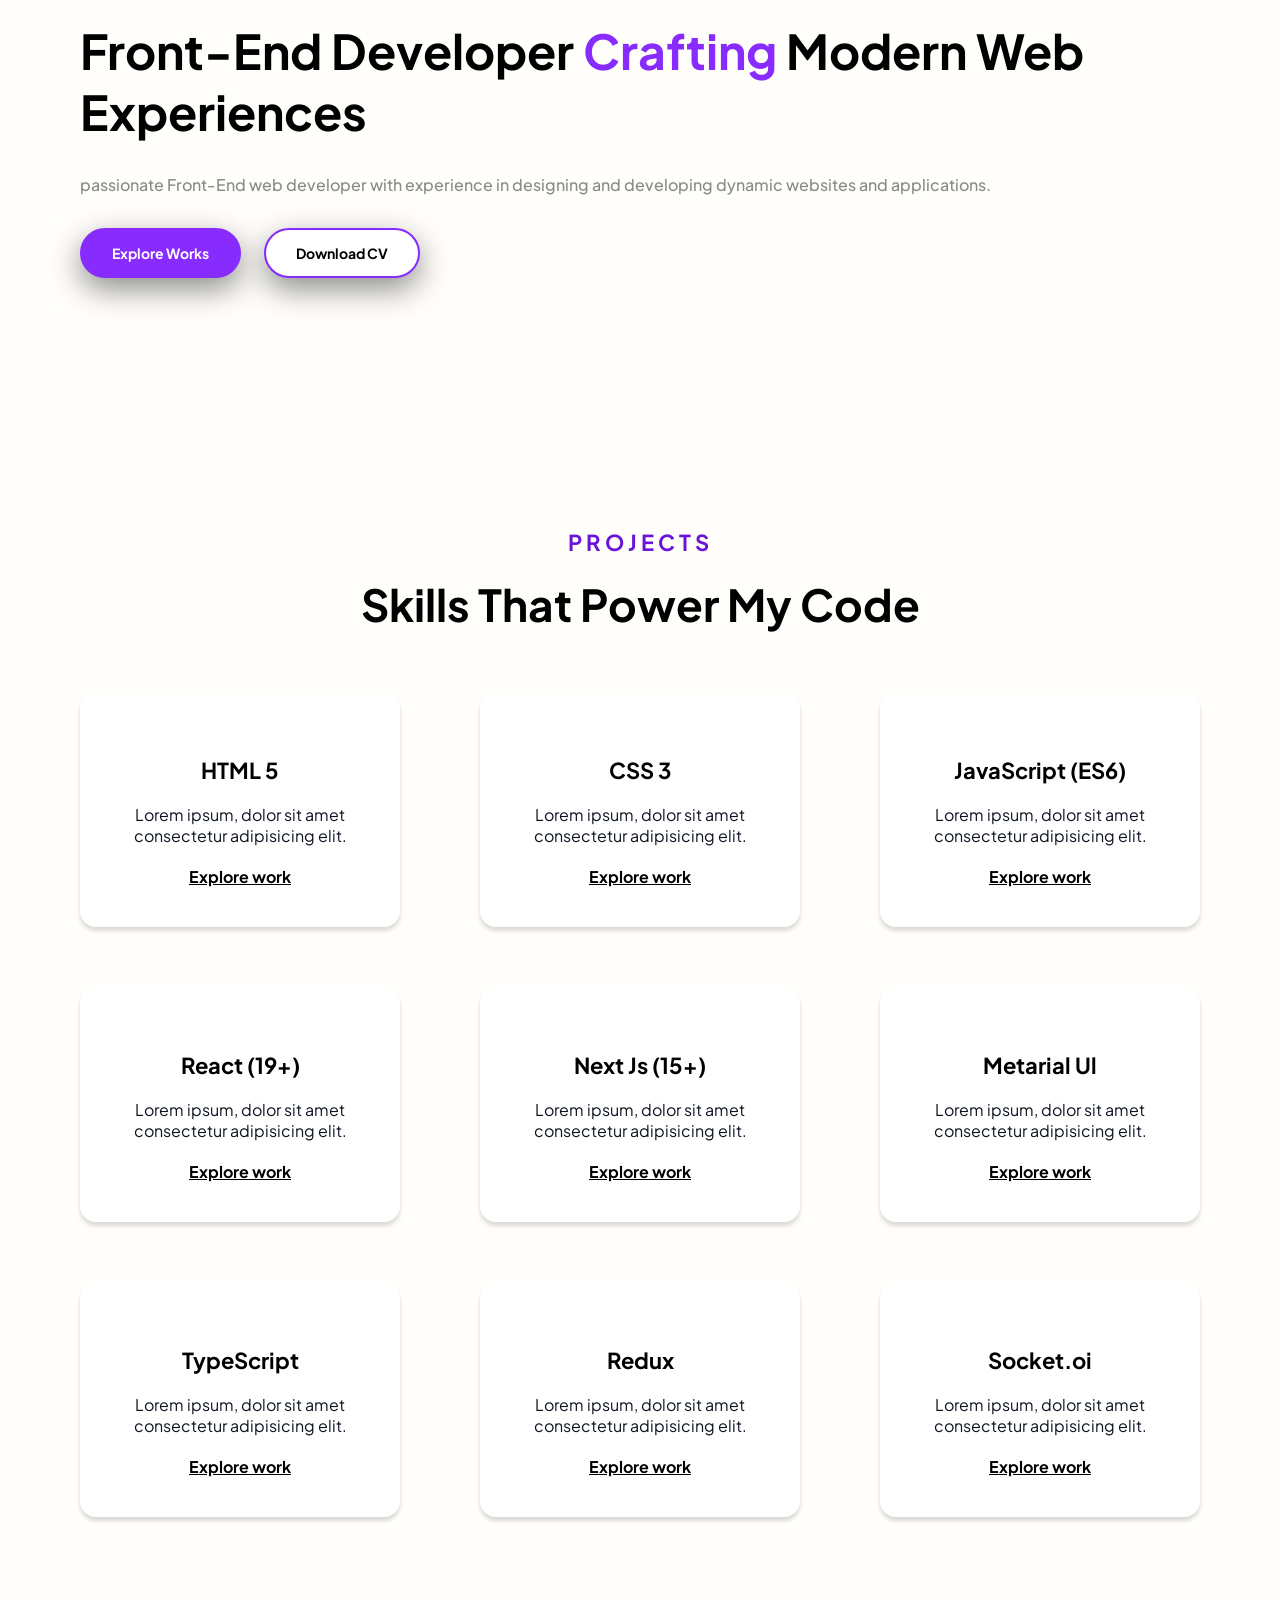
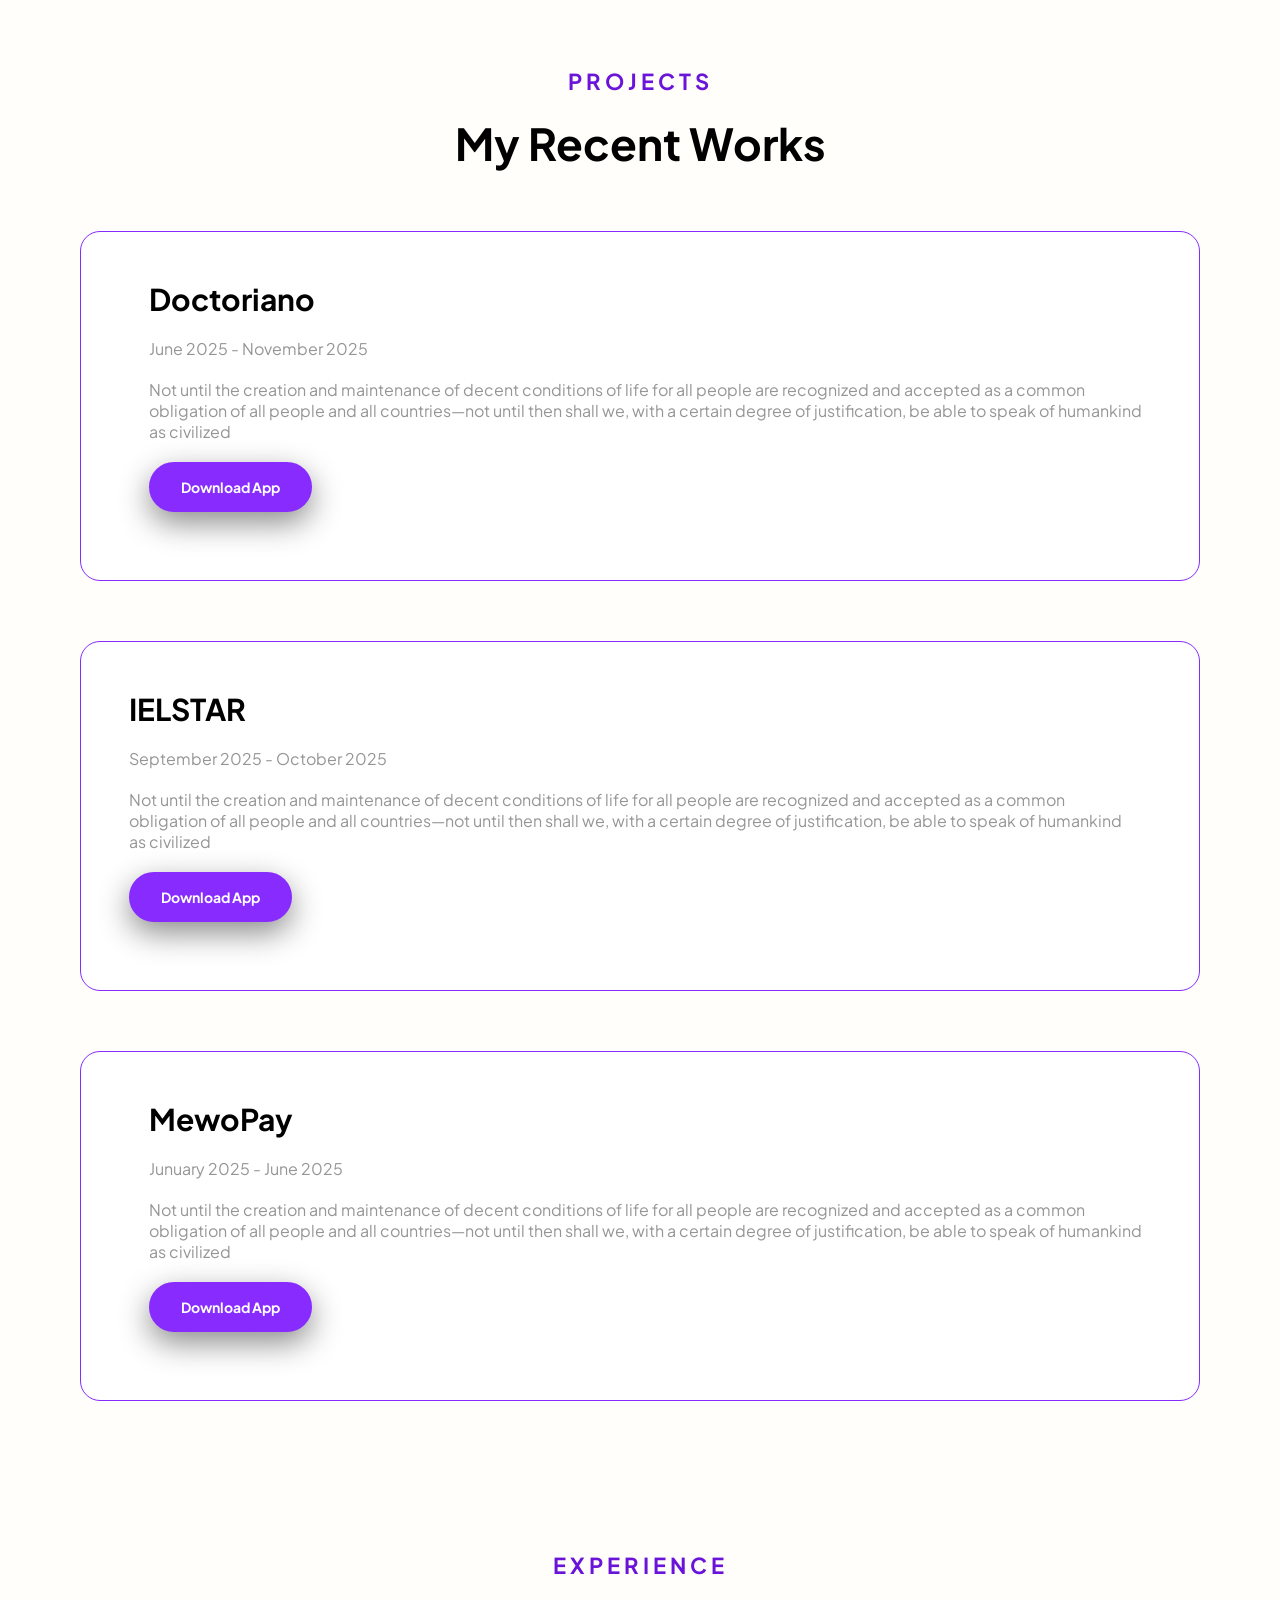
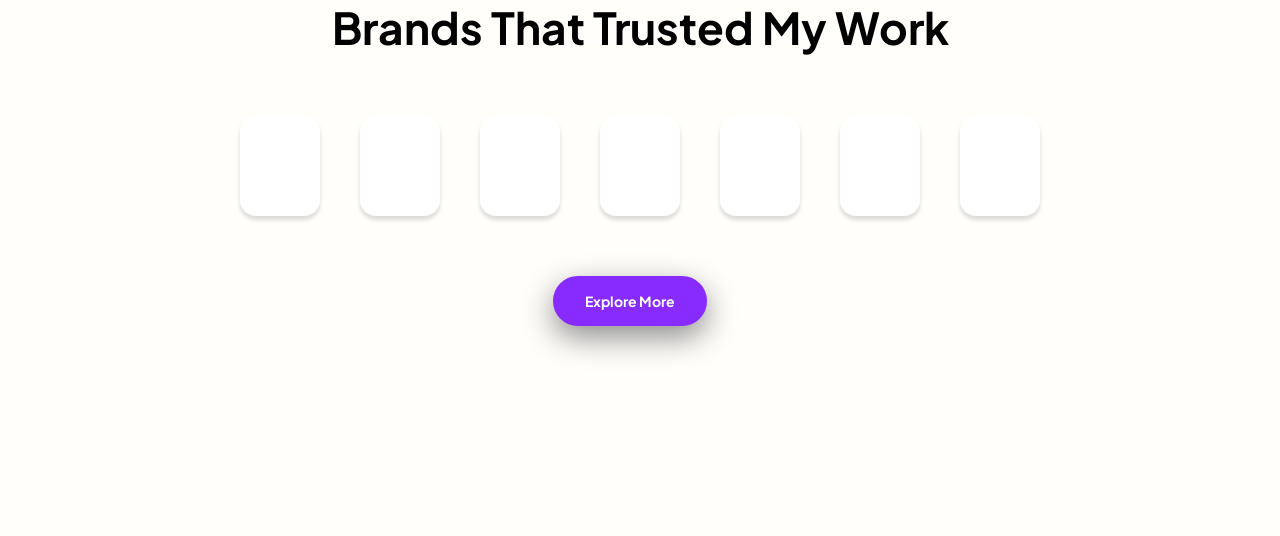
==== index.html @ 49375a95 "Add files via upload Added full code" ====
<!DOCTYPE html>
<html lang="en">

<head>
    <meta charset="UTF-8">
    <meta name="viewport" content="width=device-width, initial-scale=1.0">
    <title>Ferdous Zihad |Home</title>

    <!-- google font  -->
    <link rel="preconnect" href="https://fonts.googleapis.com">
    <link rel="preconnect" href="https://fonts.gstatic.com" crossorigin>
    <link
        href="https://fonts.googleapis.com/css2?family=Plus+Jakarta+Sans:ital,wght@0,200..800;1,200..800&family=Poppins:ital,wght@0,100;0,200;0,300;0,400;0,500;0,600;0,700;0,800;0,900;1,100;1,200;1,300;1,400;1,500;1,600;1,700;1,800;1,900&display=swap"
        rel="stylesheet">

    <link rel="stylesheet" href="style.css">

</head>

<body>

    <!-- hero section  -->

    <div id="hero">
        <div id="hero-container" class="container">

            <div id="hero-content">
                <h1>Front-End Developer
                    <span>Crafting</span> Modern Web Experiences
                </h1>

                <p>passionate Front-End web developer with experience in designing and developing dynamic websites and
                    applications.</p>

                <div class="hero-btn">

                    <button class="btn">Explore Works</button>
                    <button class="btn btn-white">Download CV</button>
                </div>

            </div>
            <div id="hero-image">

                <img src="./hero dev/hero-dev-code/image/hero-dev.png" alt="">

            </div>
        </div>

    </div>


    <!-- skill section  -->
    <div id="skill">
        <div id="skill-container" class="container">
            <div class="heading">
                <h4>Projects</h4>
                <h2> Skills That Power My Code</h2>
            </div>
            <div class="card-box">
                <div class="card">
                    <img src="./hero dev/hero-dev-code/image/html.png" alt="">
                    <h3>HTML 5</h3>
                    <p>Lorem ipsum, dolor sit amet consectetur adipisicing elit.</p>
                    <a href="">Explore work</a>
                </div>
                <div class="card">
                    <img src="./hero dev/hero-dev-code/image/css.png" alt="">
                    <h3>CSS 3</h3>
                    <p>Lorem ipsum, dolor sit amet consectetur adipisicing elit.</p>
                    <a href="">Explore work</a>
                </div>
                <div class="card">
                    <img src="./hero dev/hero-dev-code/image/js.png" alt="">
                    <h3>JavaScript (ES6)</h3>
                    <p>Lorem ipsum, dolor sit amet consectetur adipisicing elit.</p>
                    <a href="">Explore work</a>
                </div>
            </div>
            <div class="card-box">
                <div class="card">
                    <img src="./hero dev/hero-dev-code/image/react.png" alt="">
                    <h3>React (19+)</h3>
                    <p>Lorem ipsum, dolor sit amet consectetur adipisicing elit.</p>
                    <a href="">Explore work</a>
                </div>
                <div class="card">
                    <img src="./hero dev/hero-dev-code/image/next.png" alt="">
                    <h3>Next Js (15+)</h3>
                    <p>Lorem ipsum, dolor sit amet consectetur adipisicing elit.</p>
                    <a href="">Explore work</a>
                </div>
                <div class="card">
                    <img src="./hero dev/hero-dev-code/image/mui.png" alt="">
                    <h3>Metarial Ul</h3>
                    <p>Lorem ipsum, dolor sit amet consectetur adipisicing elit.</p>
                    <a href="">Explore work</a>
                </div>
            </div>
            <div class="card-box">
                <div class="card">
                    <img src="./hero dev/hero-dev-code/image/typescript.png" alt="">
                    <h3>TypeScript</h3>
                    <p>Lorem ipsum, dolor sit amet consectetur adipisicing elit.</p>
                    <a href="">Explore work</a>
                </div>
                <div class="card">
                    <img src="./hero dev/hero-dev-code/image/redux.png" alt="">
                    <h3>Redux</h3>
                    <p>Lorem ipsum, dolor sit amet consectetur adipisicing elit.</p>
                    <a href="">Explore work</a>
                </div>
                <div class="card">
                    <img src="./hero dev/hero-dev-code/image/socket.png" alt="">
                    <h3>Socket.oi</h3>
                    <p>Lorem ipsum, dolor sit amet consectetur adipisicing elit.</p>
                    <a href="">Explore work</a>
                </div>
            </div>
        </div>
    </div>


    <div id="projects">
        <div id="project-container" class="container">
            <div class="heading">
                <h4>Projects</h4>
                <h2>My Recent Works</h2>
            </div>

            <div class="project-box">
                <div class="project-card">

                    <div class="project-img">
                        <img src="./hero dev/hero-dev-code/image/project-doctoriano.png" alt="">
                    </div>
                    <div class="project-content">
                        <h3>Doctoriano</h3>
                        <p>June 2025 - November 2025</p>
                        <p>Not until the creation and maintenance of decent conditions of life for all people are
                            recognized and accepted as a common obligation of all people and all countries—not until
                            then shall we,
                            with a certain degree of justification, be able to speak of humankind as civilized</p>

                        <button class="btn">Download App</button>
                    </div>

                </div>
                <div class="project-card">

                    <div class="project-content">
                        <h3>IELSTAR</h3>
                        <p>September 2025 - October 2025</p>
                        <p>Not until the creation and maintenance of decent conditions of life for all people are
                            recognized and accepted as a common obligation of all people and all countries—not until
                            then shall we,
                            with a certain degree of justification, be able to speak of humankind as civilized</p>

                        <button class="btn">Download App</button>
                    </div>
                    <div class="project-img">
                        <img src="./hero dev/hero-dev-code/image/project-ieltstar.png" alt="">
                    </div>

                </div>
                <div class="project-card">

                    <div class="project-img">
                        <img src="./hero dev/hero-dev-code/image/project-mewopay.png" alt="">
                    </div>
                    <div class="project-content">
                        <h3>MewoPay</h3>
                        <p>Junuary 2025 - June 2025</p>
                        <p>Not until the creation and maintenance of decent conditions of life for all people are
                            recognized and accepted as a common obligation of all people and all countries—not until
                            then shall we,
                            with a certain degree of justification, be able to speak of humankind as civilized</p>

                        <button class="btn">Download App</button>
                    </div>

                </div>
            </div>
        </div>
    </div>



    <div id="experience">
        <div id="experience-container" class="container">
            <div class="heading">
                <h4>Experience</h4>
                <h2>Brands That Trusted My Work</h2>
            </div>
            <div class="company-card">
                <div class="brands">
                    <img src="./hero dev/hero-dev-code/image/brands-1.png" alt="">
                </div>
                <div class="brands">
                    <img src="./hero dev/hero-dev-code/image/brands-2.png" alt="">
                </div>
                <div class="brands">
                    <img src="./hero dev/hero-dev-code/image/brands-3.png" alt="">
                </div>
                <div class="brands">
                    <img src="./hero dev/hero-dev-code/image/brands-4.png" alt="">
                </div>
                <div class="brands">
                    <img src="./hero dev/hero-dev-code/image/brands-5.png" alt="">
                </div>
                <div class="brands">
                    <img src="./hero dev/hero-dev-code/image/brands-6.png" alt="">
                </div>
                <div class="brands">
                    <img src="./hero dev/hero-dev-code/image/brands-7.png" alt="">
                </div>
            </div>
            <div class="btn-container">
                <button class="btn"> Explore More</button>
            </div>
        </div>
    </div>



</body>

</html>
---- style.css ----
* {
    margin: 0;
    padding: 0;
    font-family: "Plus Jakarta Sans", sans-serif;
    box-sizing: border-box;
}

body {
    background-color: #FFFEFA;
}

/* common class  */
.btn {
    background-color: #872BFF;
    padding: 14px 30px;
    border: none;
    border-radius: 30px;
    font-size: 14px;
    font-weight: bold;
    color: white;
    box-shadow: 0 11px 31px 0 #8C8C8C;
    cursor: pointer;
    margin-right: 20px;
    border: 2px solid #872BFF;

    transition: all .5s;

}

.btn:hover {
    background-color: white;
    color: black;


}

.btn-white {
    background-color: white;
    color: black;


}

.container {
    width: 87.5%;
    margin: 0 auto;
}

.heading {
    margin-bottom: 60px;
    text-align: center;

}

.heading h4 {
    font-size: 22px;
    text-transform: uppercase;
    letter-spacing: 4px;
    color: #6A14DA;
    font-weight: bold;
    margin-bottom: 20px;
}

.heading h2 {
    font-size: 44px;
}

.card-box {
    display: flex;
    justify-content: space-between;
    gap: 30px;
    margin-bottom: 60px;
}

.card {
    background-color: white;
    /* border: 1px solid red; */
    padding: 40px;
    text-align: center;
    width: 320px;
    box-shadow: 0 4px 4px #00000025;
    border-radius: 16px;
}

.card * {
    margin-bottom: 20px;
}

.card h3 {
    font-size: 22px;
    font-weight: bolder;
}

.card p {
    font-size: 16px;
    color: #0D1321;
}

.card a {
    color: black;
    font-weight: bold;
}

.project-card {
    padding: 48px;
    background-color: #FFFFFF;
    border: 1px solid #872BFF;
    border-radius: 20px;
    display: flex;
    gap: 20px;
    align-items: center;
    margin-bottom: 60px;
}

.project-img img {
    width: 400px;
    border-radius: 20px;
}

.project-content h3 {
    font-size: 30px;
}

.project-content p {
    color: #0E0E0E70;
}

.project-content * {
    margin-bottom: 20px;
}


.brands {
    padding: 40px;
    background-color: white;
    box-shadow: 0 4px 4px #00000025;
    border-radius: 16px;
}

#hero {

    /* margin  */
    margin-bottom: 150px;
    /* padding  */
    padding-top: 20px;



    background: url("image/Hero-bg.png");
    background-size: 500px;
}

#hero-container {
    display: flex;
    align-items: end;
    justify-content: space-between;
    gap: 40px;

    width: 87.5%;
    /* background: yellow; */
    /* margin-left: auto;
    margin-right: auto; */
    margin: 0 auto;
    padding-right: 20px;
}

#hero-content {
    padding-bottom: 100px;
}

#hero-content h1 {
    font-size: 48px;
    margin-bottom: 30px;
}

#hero-content h1 span {
    color: #872BFF;
}

#hero-content p {
    font-size: 16px;
    color: #8A8A8A;
    font-weight: 500;
    line-height: 26px;
    margin-bottom: 30px;
}

#hero-image img {
    width: 500px;
    vertical-align: middle;
}

#skill,
#projects,
#experience {
    margin-bottom: 150px;
}

.company-card {
    display: flex;
    justify-content: center;
    gap: 40px;
    flex-wrap: wrap;
}

.btn-container {
    text-align: center;
    padding: 60px 0;
}
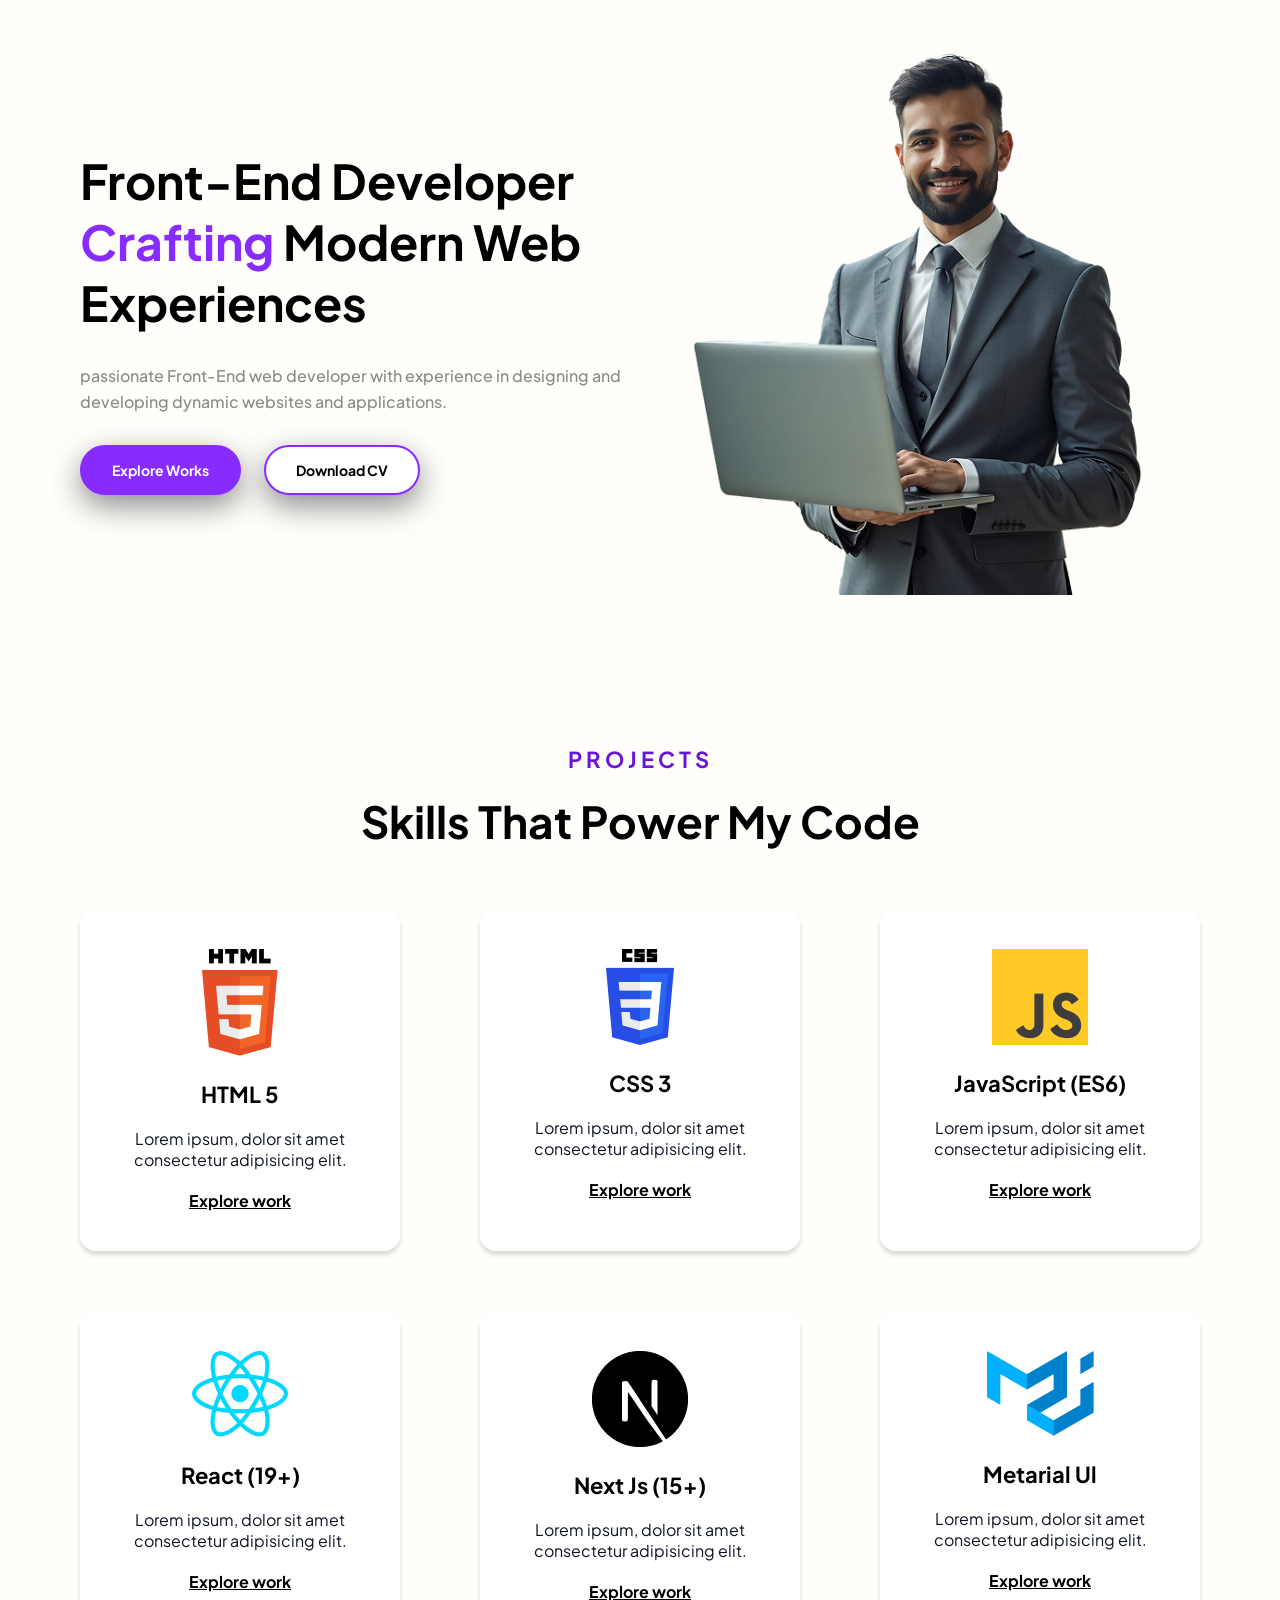
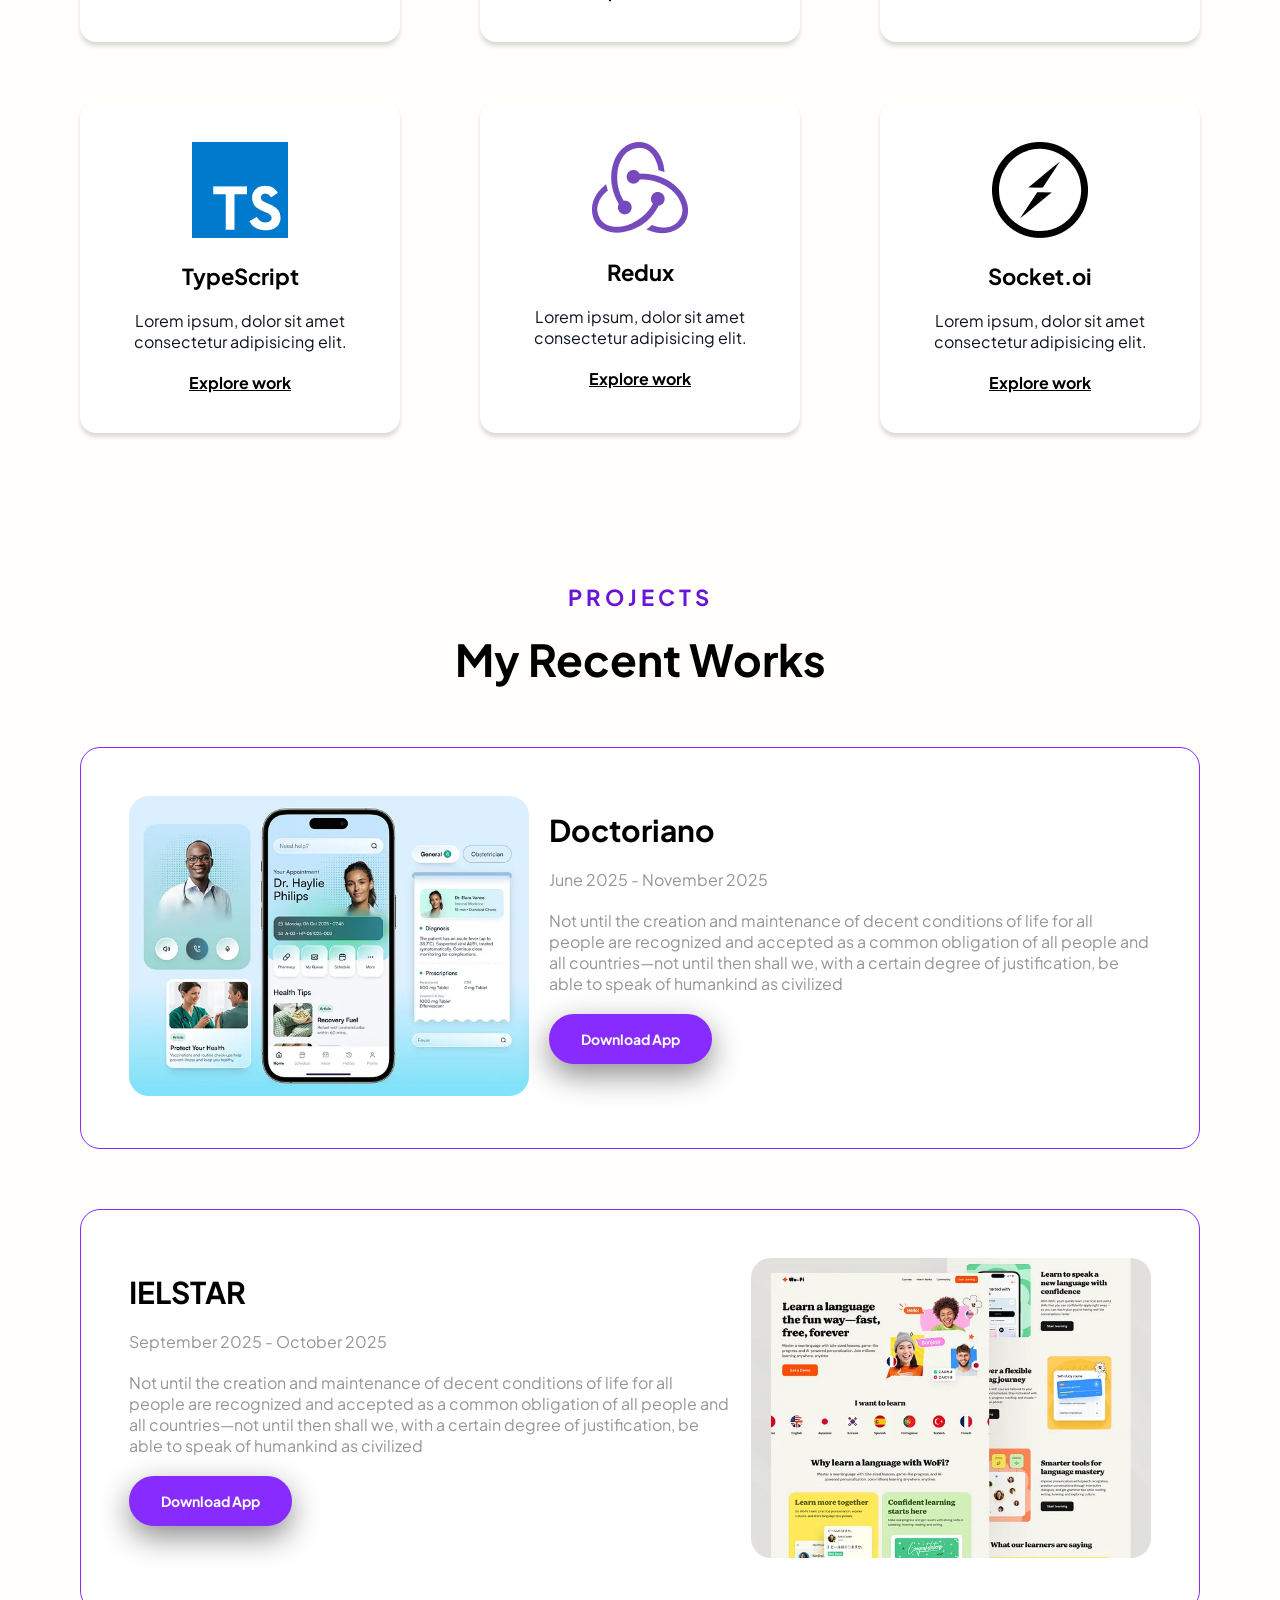
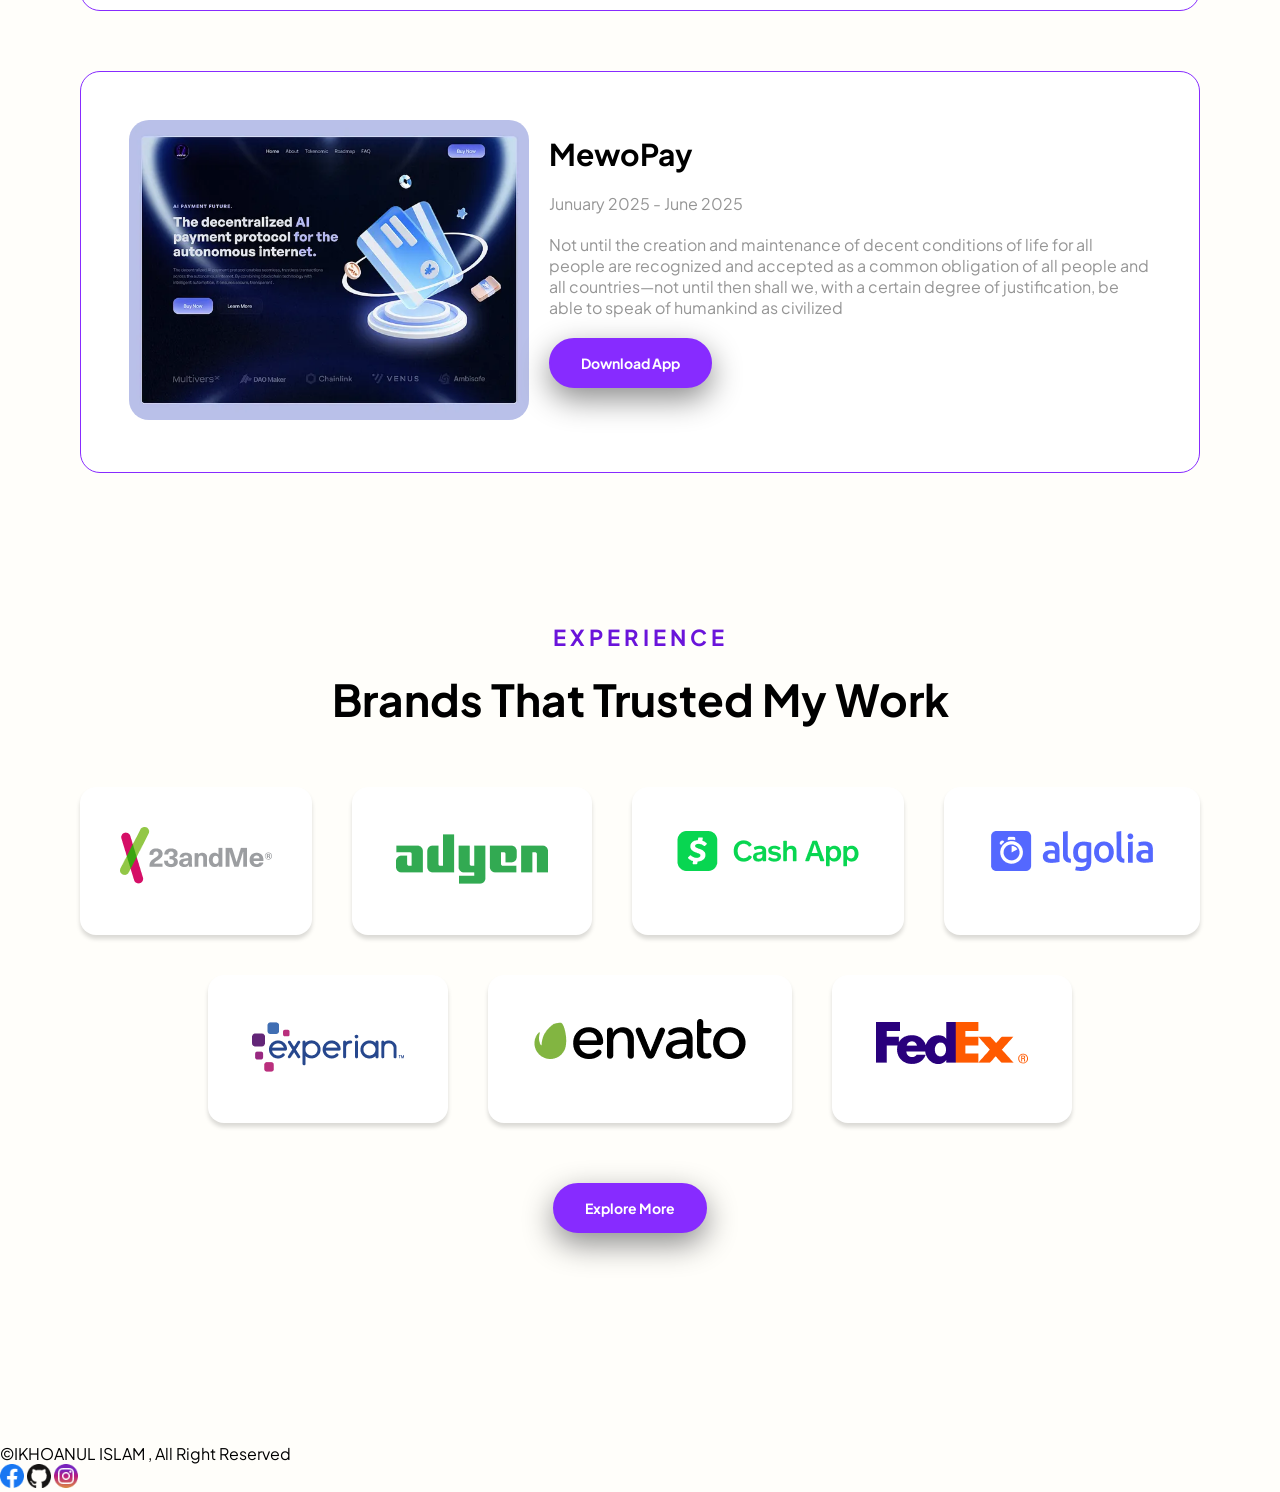
==== commit d6b8fb74: "Update index.html" ====
--- a/index.html
+++ b/index.html
@@ -220,8 +220,18 @@
         </div>
     </div>
 
-
+<footer class="footer-container">
+    <div class="copyright">
+        ©IKHOANUL ISLAM , All Right Reserved
+    </div>
+    <div class="social-icons">
+        <a href="#"><img src="./hero dev/hero-dev-code/image/icon-fb.png" alt="Facebook" width="24" height="24"></a>
+        <a href="#"><img src="./hero dev/hero-dev-code/image/icon-github.png" alt="Github" width="24" height="24"></a>
+        <a href="#"><img src="./hero dev/hero-dev-code/image/icon-instagram.png" alt="Instagram" width="24"
+                height="24"></a>
+    </div>
+</footer>
 
 </body>
 
-</html>+</html>
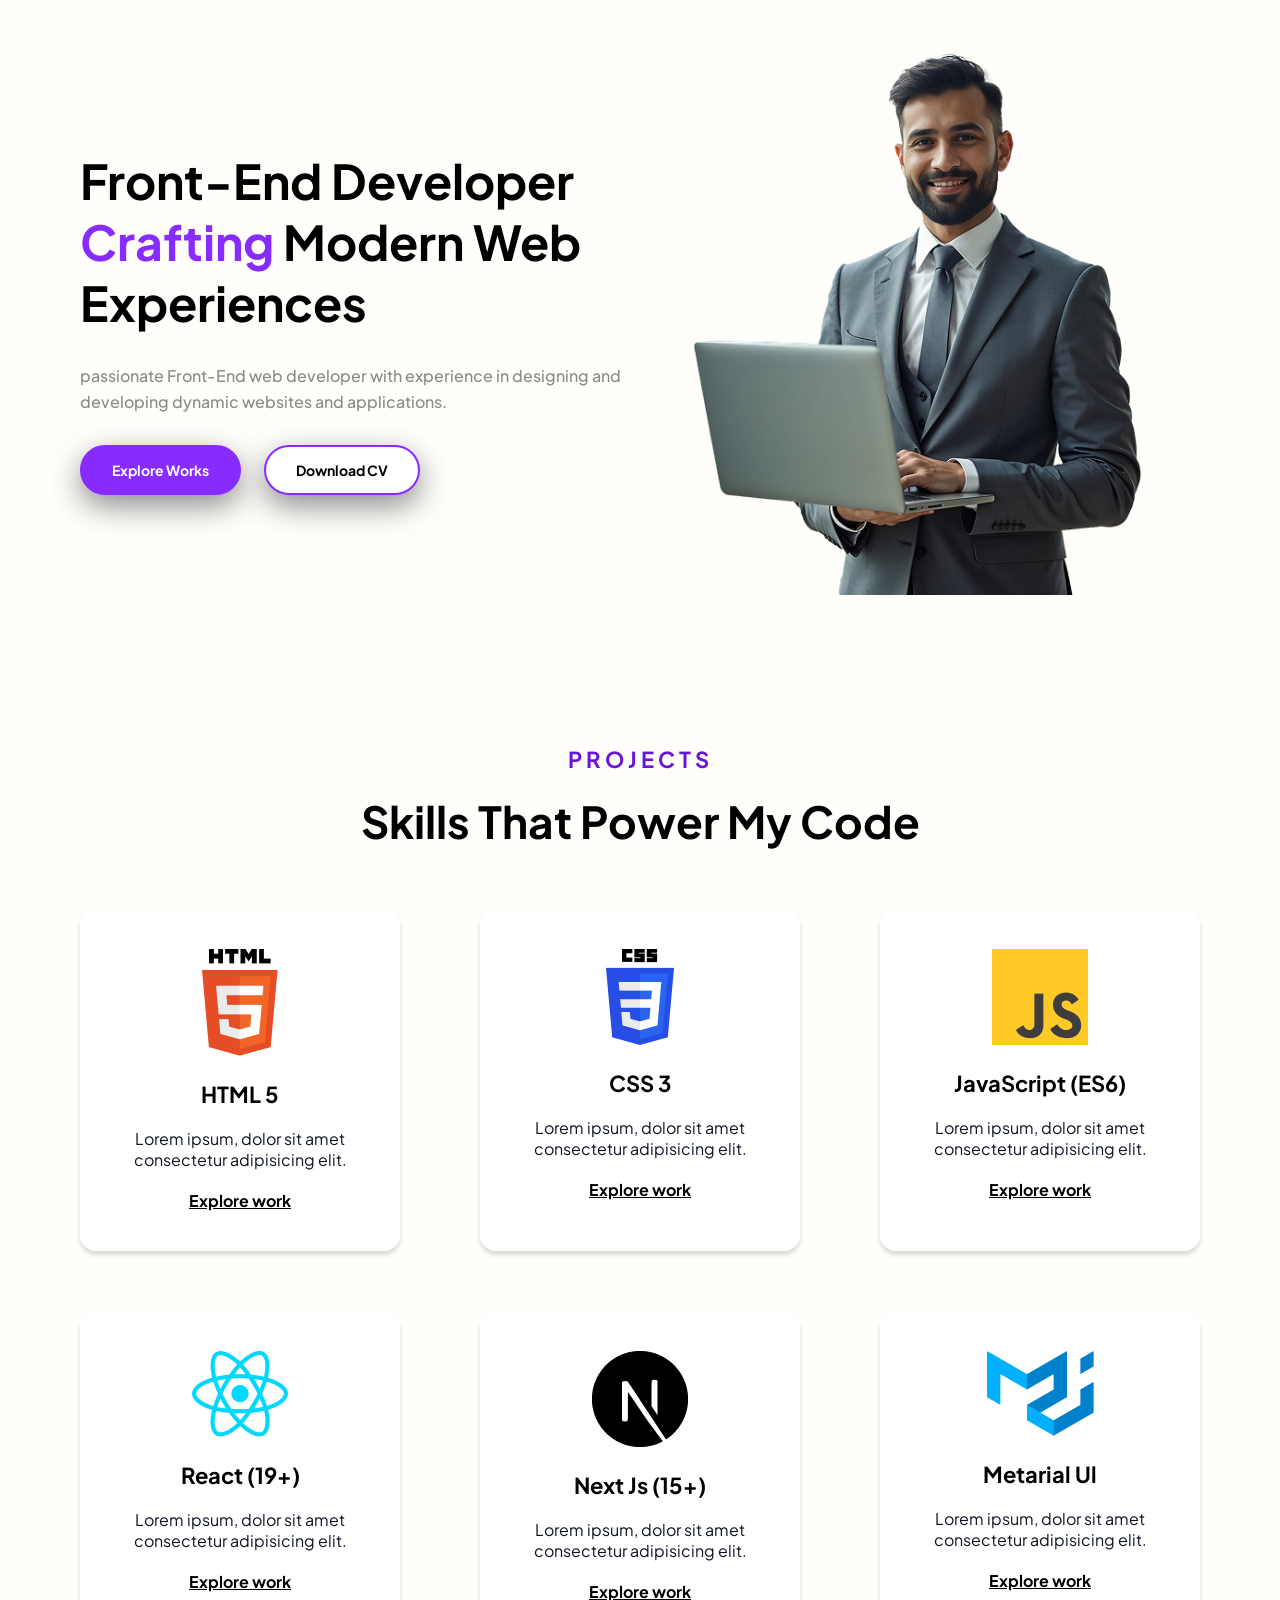
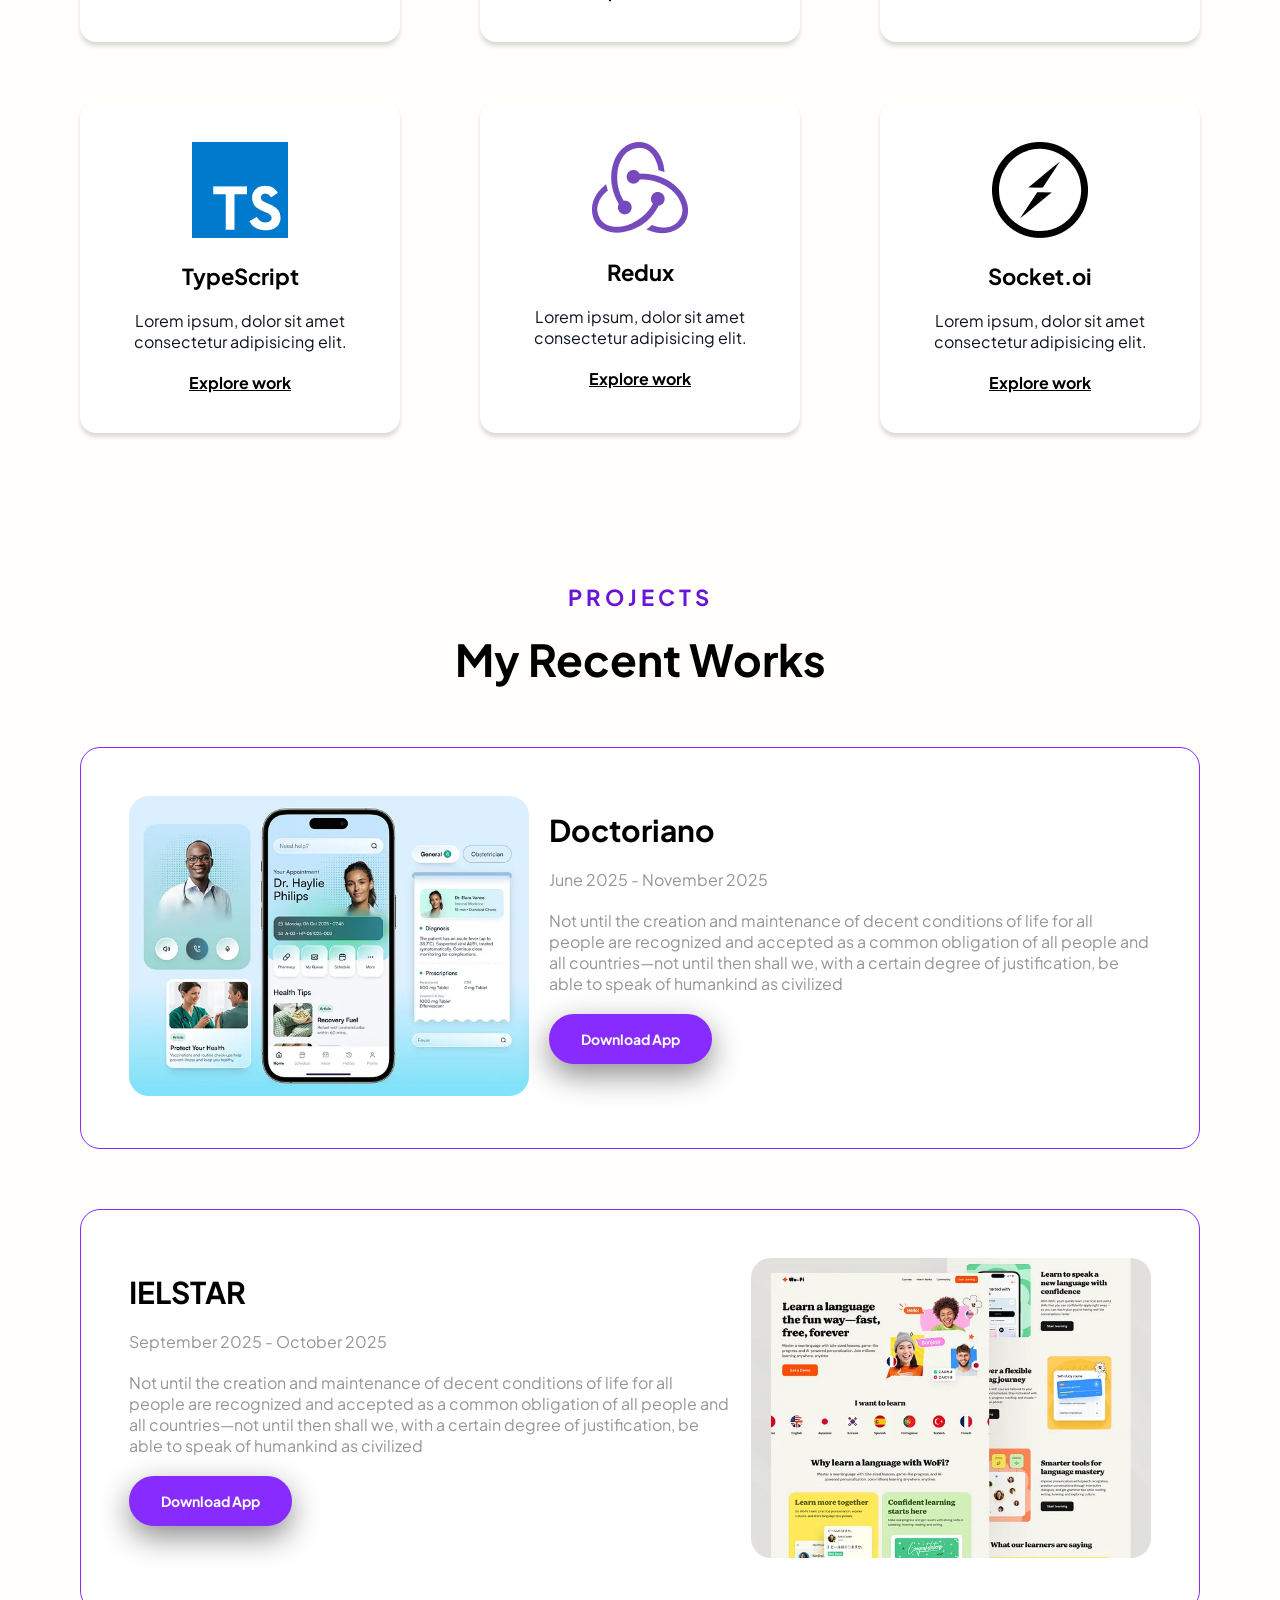
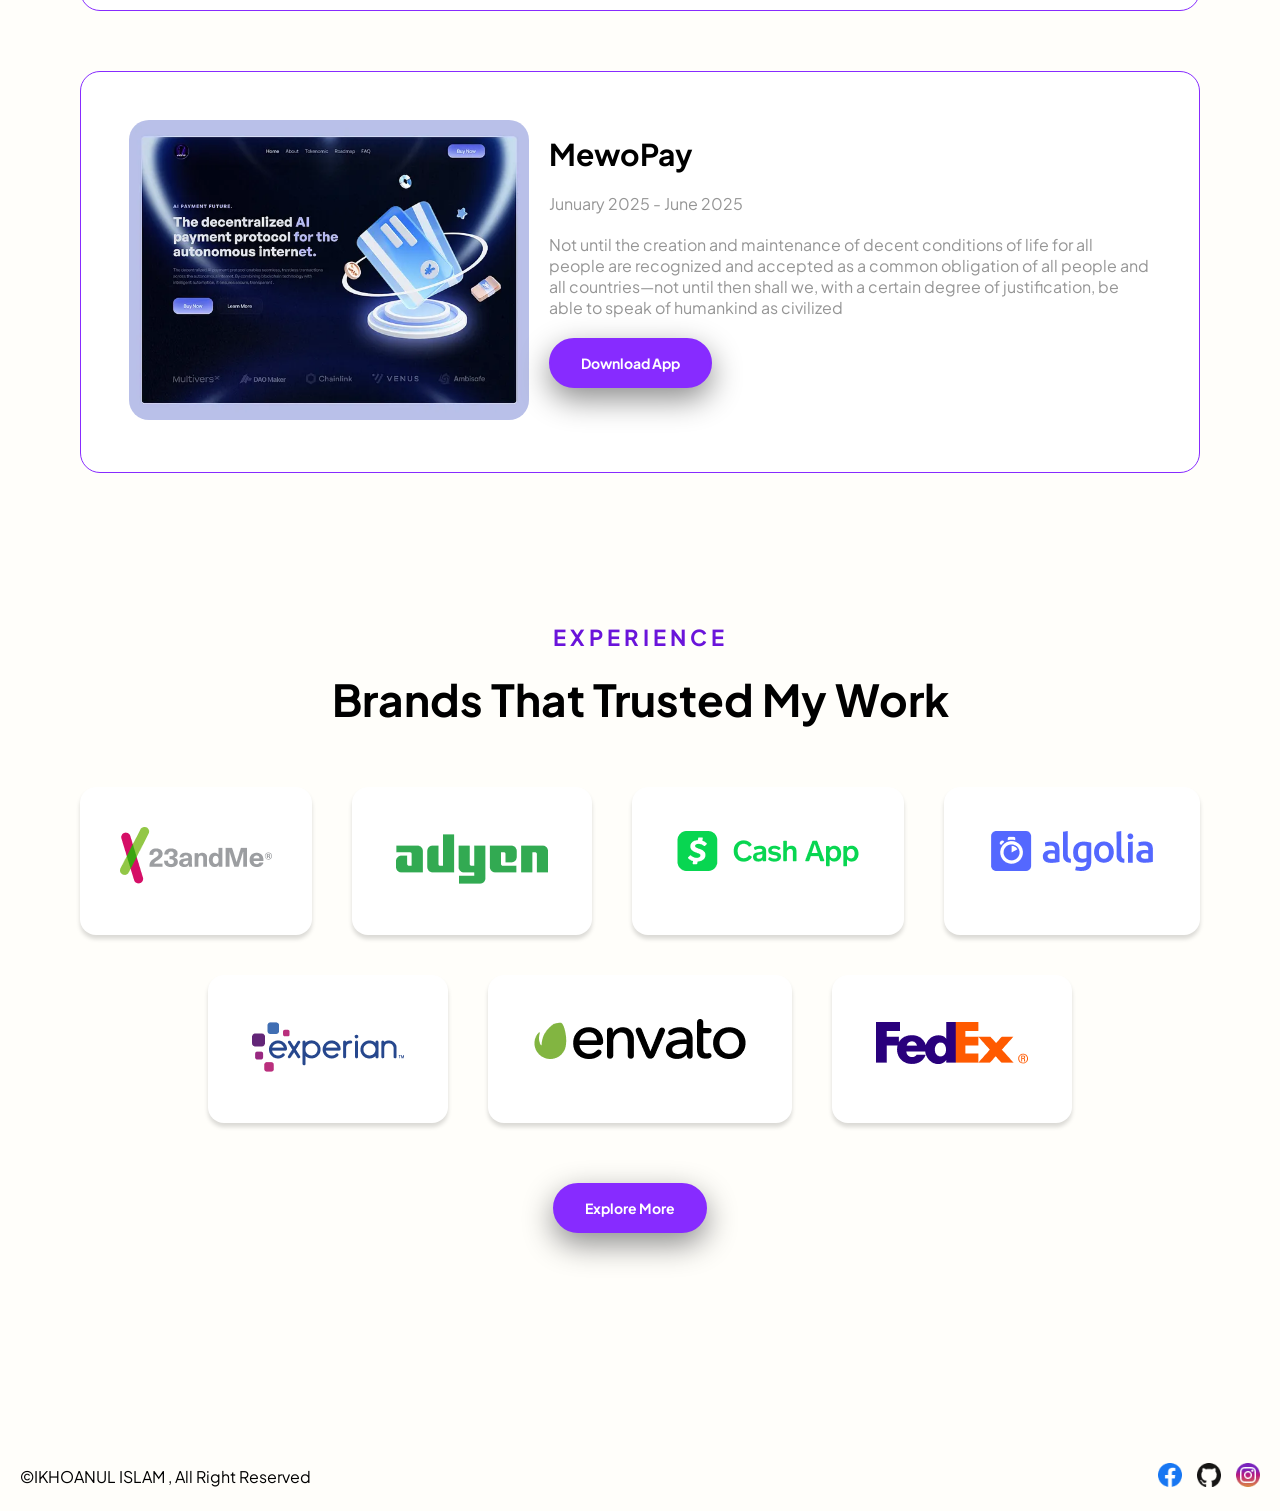
==== commit 58ed82a8: "Update index.html" ====
--- a/index.html
+++ b/index.html
@@ -4,7 +4,7 @@
 <head>
     <meta charset="UTF-8">
     <meta name="viewport" content="width=device-width, initial-scale=1.0">
-    <title>Ferdous Zihad |Home</title>
+    <title>Ikhoanul Islam</title>
 
     <!-- google font  -->
     <link rel="preconnect" href="https://fonts.googleapis.com">
--- a/style.css
+++ b/style.css
@@ -207,4 +207,19 @@
 .btn-container {
     text-align: center;
     padding: 60px 0;
-}+}
+
+.footer-container {
+    display: flex;
+    justify-content: space-between;
+
+    align-items: center;
+    
+    padding: 20px;
+}
+
+.social-icons {
+    display: flex;
+    gap: 15px;
+    
+}
